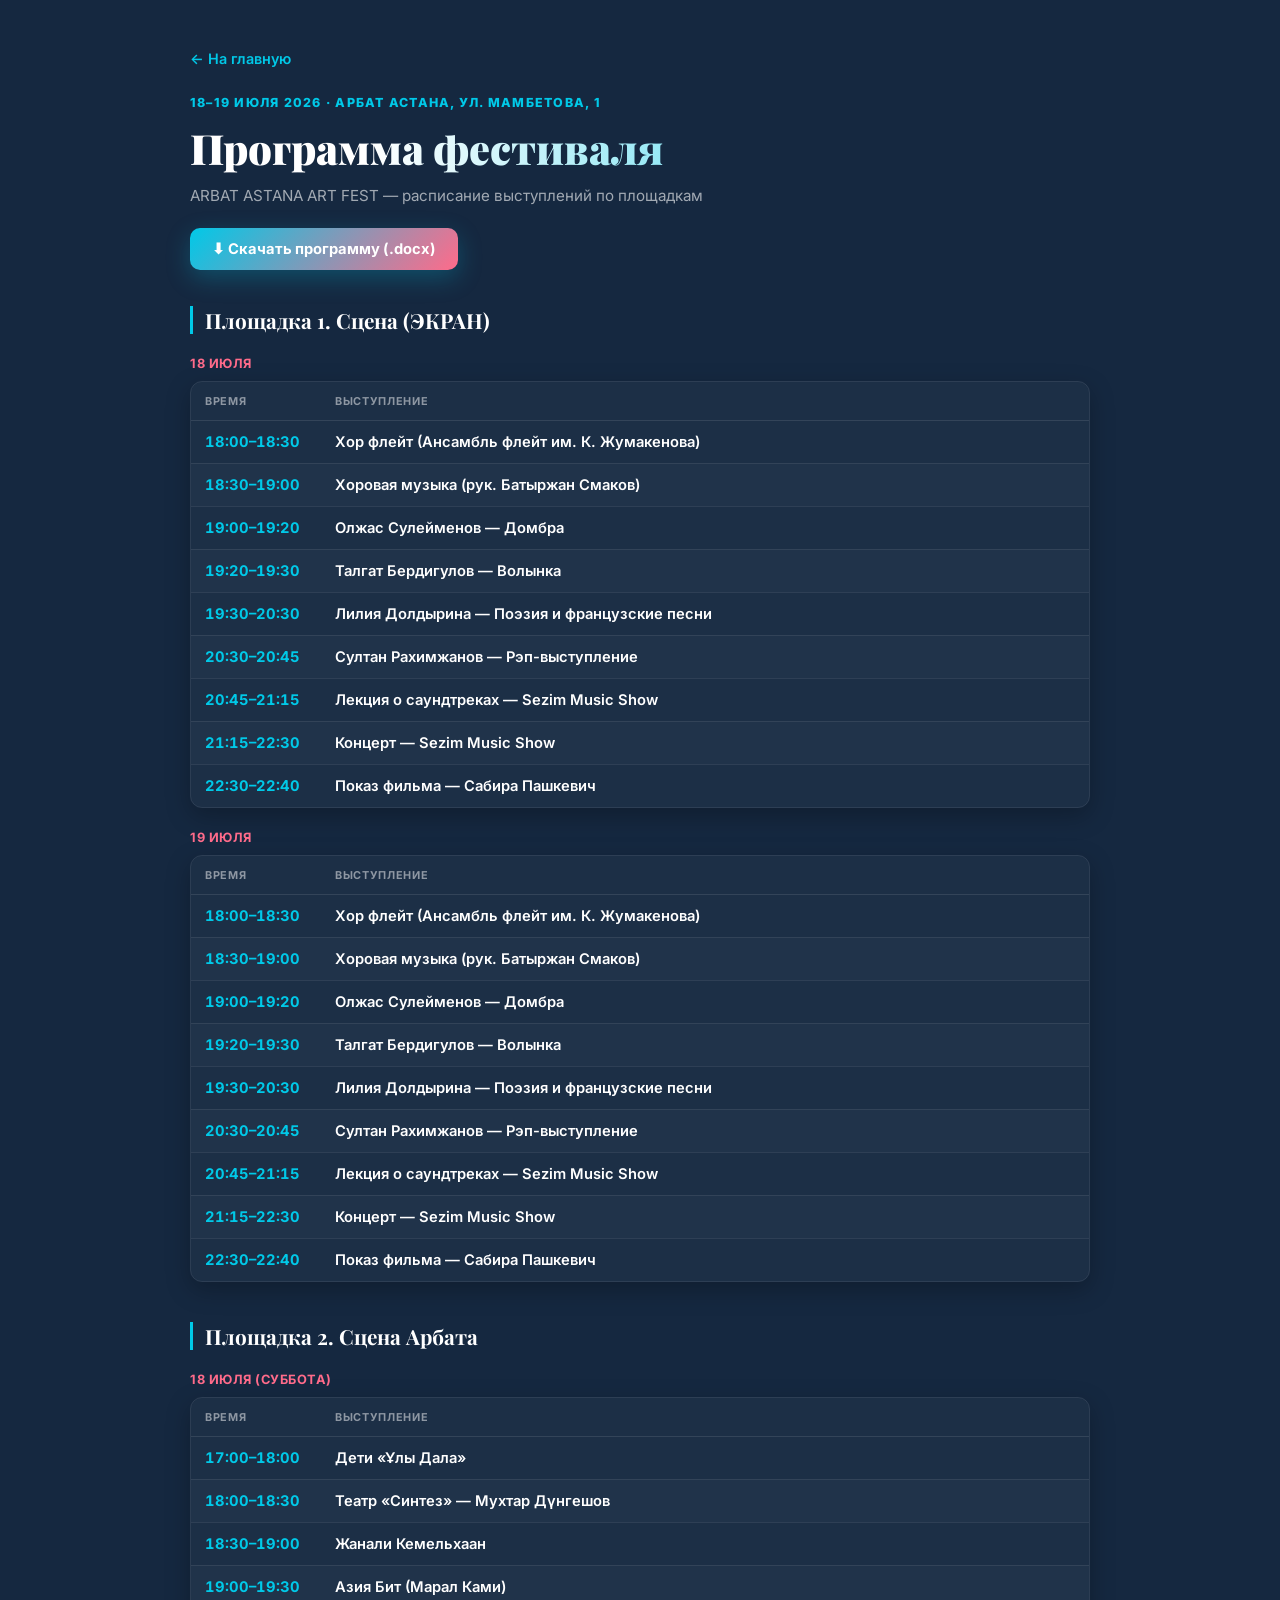
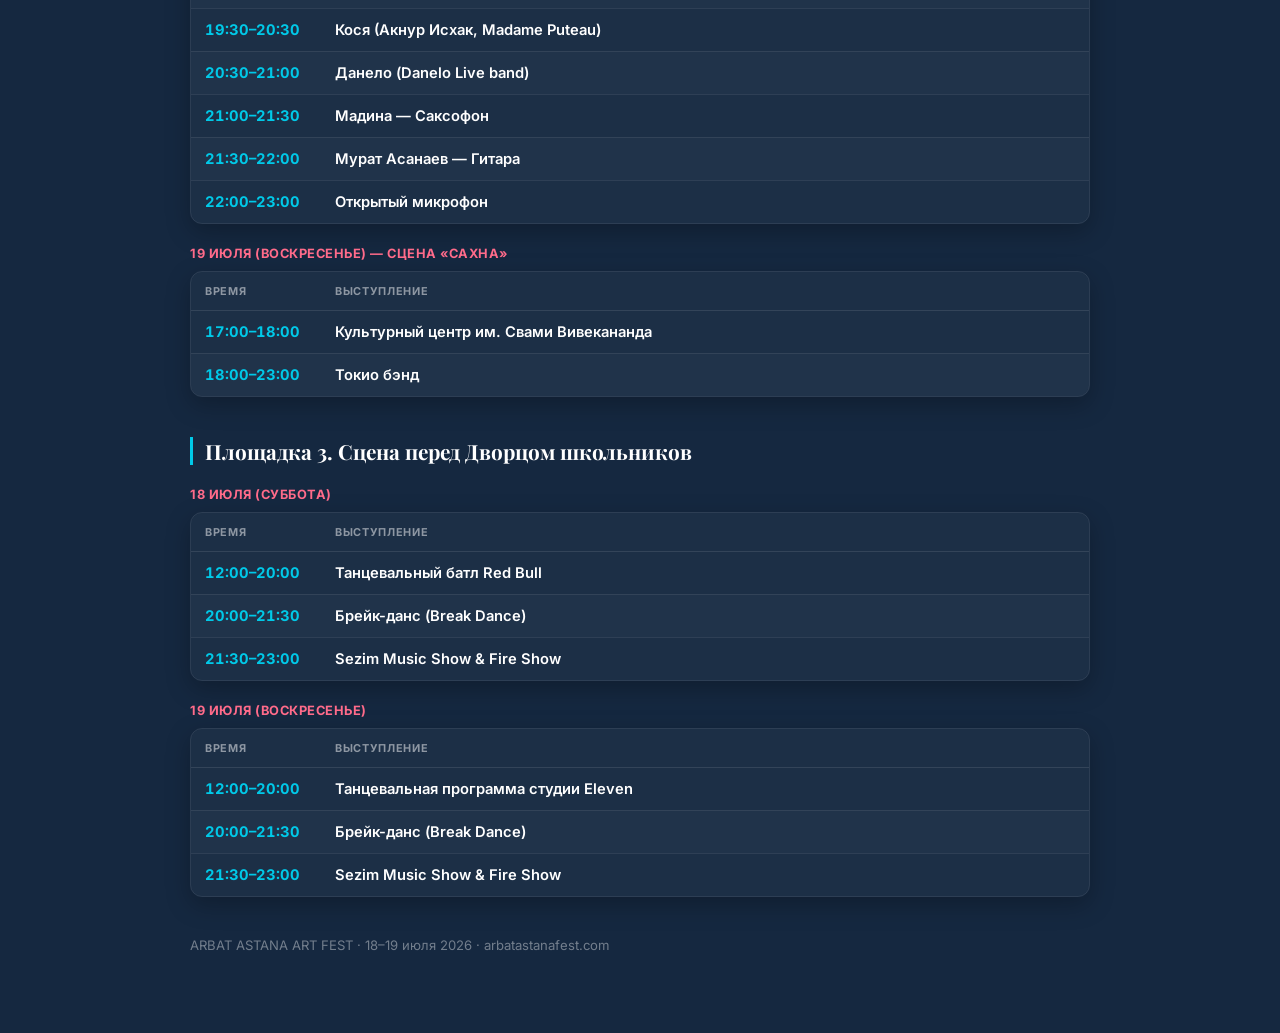
==== program.html @ 0725f438 "Add festival program page with downloadable schedule Add program.html with the full schedule by venu" ====
<!DOCTYPE html>
<html lang="ru">
<head>
  <meta charset="UTF-8">
  <meta name="viewport" content="width=device-width, initial-scale=1.0">
  <title>Программа фестиваля — ARBAT ASTANA ART FEST</title>
  <link href="https://fonts.googleapis.com/css2?family=Inter:wght@400;500;600;700;800;900&family=Playfair+Display:wght@700;900&display=swap" rel="stylesheet">
  <style>
    *, *::before, *::after { box-sizing: border-box; margin: 0; padding: 0; }
    body { font-family: 'Inter', sans-serif; background: #152840; color: #fff; padding: 48px 20px 80px; }
    .wrap { max-width: 900px; margin: 0 auto; }

    .back-link {
      display: inline-flex; align-items: center; gap: 6px;
      color: #00C9E8; text-decoration: none; font-size: .9rem; font-weight: 600;
      margin-bottom: 28px;
    }
    .back-link:hover { color: #00E5B4; }

    header { margin-bottom: 36px; }
    .eyebrow {
      font-size: .78rem; font-weight: 800; letter-spacing: .1em; text-transform: uppercase;
      color: #00C9E8; margin-bottom: 10px;
    }
    h1 {
      font-family: 'Playfair Display', serif;
      font-weight: 900;
      font-size: clamp(1.8rem, 4.5vw, 2.6rem);
      margin: 0 0 10px;
      background: linear-gradient(90deg, #fff 20%, #00C9E8 100%);
      -webkit-background-clip: text; background-clip: text; -webkit-text-fill-color: transparent;
    }
    header p { color: rgba(255,255,255,.6); font-size: .95rem; line-height: 1.5; }

    .dl-btn {
      display: inline-flex; align-items: center; gap: 8px;
      background: linear-gradient(135deg, #00C9E8, #FF6B8A);
      color: #fff; text-decoration: none; font-weight: 700; font-size: .92rem;
      padding: 12px 22px; border-radius: 10px; margin-top: 20px;
      box-shadow: 0 8px 24px rgba(0,201,232,.25);
    }
    .dl-btn:hover { filter: brightness(1.08); }

    section.venue { margin-bottom: 40px; }
    h2 {
      font-family: 'Playfair Display', serif;
      font-size: 1.3rem;
      margin: 0 0 4px;
      border-left: 3px solid #00C9E8;
      padding-left: 12px;
    }
    h3 {
      font-size: .8rem; font-weight: 700; letter-spacing: .04em; text-transform: uppercase;
      color: #FF6B8A; margin: 22px 0 10px;
    }

    .table-scroll { overflow-x: auto; border-radius: 12px; border: 1px solid rgba(255,255,255,.1); box-shadow: 0 8px 24px rgba(0,0,0,.25); }
    table { width: 100%; border-collapse: collapse; background: rgba(255,255,255,.03); font-size: .92rem; min-width: 480px; }
    thead th {
      text-align: left; font-size: .68rem; letter-spacing: .06em; text-transform: uppercase;
      color: rgba(255,255,255,.5); padding: 12px 14px; border-bottom: 1px solid rgba(255,255,255,.1);
    }
    tbody td { padding: 12px 14px; border-bottom: 1px solid rgba(255,255,255,.08); vertical-align: top; }
    tbody tr:last-child td { border-bottom: none; }
    tbody tr:nth-child(even) { background: rgba(255,255,255,.02); }
    td.time { font-variant-numeric: tabular-nums; white-space: nowrap; color: #00C9E8; font-weight: 700; width: 130px; }
    td.act { font-weight: 600; }

    footer { margin-top: 40px; color: rgba(255,255,255,.4); font-size: .82rem; }

    @media print {
      body { padding: 0; background: #fff; color: #111; }
      .back-link, .dl-btn { display: none; }
      h1 { -webkit-text-fill-color: initial; background: none; color: #111; }
      table { background: #fff; }
      td.time { color: #0090AC; }
    }
  </style>
</head>
<body>
  <div class="wrap">
    <a class="back-link" href="index.html">← На главную</a>

    <header>
      <div class="eyebrow">18–19 июля 2026 · Арбат Астана, ул. Мамбетова, 1</div>
      <h1>Программа фестиваля</h1>
      <p>ARBAT ASTANA ART FEST — расписание выступлений по площадкам</p>
      <a class="dl-btn" href="arbat-astana-art-fest-program.docx" download>⬇ Скачать программу (.docx)</a>
    </header>

    <section class="venue">
      <h2>Площадка 1. Сцена (ЭКРАН)</h2>

      <h3>18 июля</h3>
      <div class="table-scroll">
        <table>
          <thead><tr><th>Время</th><th>Выступление</th></tr></thead>
          <tbody>
            <tr><td class="time">18:00–18:30</td><td class="act">Хор флейт (Ансамбль флейт им. К. Жумакенова)</td></tr>
            <tr><td class="time">18:30–19:00</td><td class="act">Хоровая музыка (рук. Батыржан Смаков)</td></tr>
            <tr><td class="time">19:00–19:20</td><td class="act">Олжас Сулейменов — Домбра</td></tr>
            <tr><td class="time">19:20–19:30</td><td class="act">Талгат Бердигулов — Волынка</td></tr>
            <tr><td class="time">19:30–20:30</td><td class="act">Лилия Долдырина — Поэзия и французские песни</td></tr>
            <tr><td class="time">20:30–20:45</td><td class="act">Султан Рахимжанов — Рэп-выступление</td></tr>
            <tr><td class="time">20:45–21:15</td><td class="act">Лекция о саундтреках — Sezim Music Show</td></tr>
            <tr><td class="time">21:15–22:30</td><td class="act">Концерт — Sezim Music Show</td></tr>
            <tr><td class="time">22:30–22:40</td><td class="act">Показ фильма — Сабира Пашкевич</td></tr>
          </tbody>
        </table>
      </div>

      <h3>19 июля</h3>
      <div class="table-scroll">
        <table>
          <thead><tr><th>Время</th><th>Выступление</th></tr></thead>
          <tbody>
            <tr><td class="time">18:00–18:30</td><td class="act">Хор флейт (Ансамбль флейт им. К. Жумакенова)</td></tr>
            <tr><td class="time">18:30–19:00</td><td class="act">Хоровая музыка (рук. Батыржан Смаков)</td></tr>
            <tr><td class="time">19:00–19:20</td><td class="act">Олжас Сулейменов — Домбра</td></tr>
            <tr><td class="time">19:20–19:30</td><td class="act">Талгат Бердигулов — Волынка</td></tr>
            <tr><td class="time">19:30–20:30</td><td class="act">Лилия Долдырина — Поэзия и французские песни</td></tr>
            <tr><td class="time">20:30–20:45</td><td class="act">Султан Рахимжанов — Рэп-выступление</td></tr>
            <tr><td class="time">20:45–21:15</td><td class="act">Лекция о саундтреках — Sezim Music Show</td></tr>
            <tr><td class="time">21:15–22:30</td><td class="act">Концерт — Sezim Music Show</td></tr>
            <tr><td class="time">22:30–22:40</td><td class="act">Показ фильма — Сабира Пашкевич</td></tr>
          </tbody>
        </table>
      </div>
    </section>

    <section class="venue">
      <h2>Площадка 2. Сцена Арбата</h2>

      <h3>18 июля (Суббота)</h3>
      <div class="table-scroll">
        <table>
          <thead><tr><th>Время</th><th>Выступление</th></tr></thead>
          <tbody>
            <tr><td class="time">17:00–18:00</td><td class="act">Дети «Ұлы Дала»</td></tr>
            <tr><td class="time">18:00–18:30</td><td class="act">Театр «Синтез» — Мухтар Дүнгешов</td></tr>
            <tr><td class="time">18:30–19:00</td><td class="act">Жанали Кемельхаан</td></tr>
            <tr><td class="time">19:00–19:30</td><td class="act">Азия Бит (Марал Ками)</td></tr>
            <tr><td class="time">19:30–20:30</td><td class="act">Кося (Акнур Исхак, Madame Puteau)</td></tr>
            <tr><td class="time">20:30–21:00</td><td class="act">Данело (Danelo Live band)</td></tr>
            <tr><td class="time">21:00–21:30</td><td class="act">Мадина — Саксофон</td></tr>
            <tr><td class="time">21:30–22:00</td><td class="act">Мурат Асанаев — Гитара</td></tr>
            <tr><td class="time">22:00–23:00</td><td class="act">Открытый микрофон</td></tr>
          </tbody>
        </table>
      </div>

      <h3>19 июля (Воскресенье) — Сцена «Сахна»</h3>
      <div class="table-scroll">
        <table>
          <thead><tr><th>Время</th><th>Выступление</th></tr></thead>
          <tbody>
            <tr><td class="time">17:00–18:00</td><td class="act">Культурный центр им. Свами Вивекананда</td></tr>
            <tr><td class="time">18:00–23:00</td><td class="act">Токио бэнд</td></tr>
          </tbody>
        </table>
      </div>
    </section>

    <section class="venue">
      <h2>Площадка 3. Сцена перед Дворцом школьников</h2>

      <h3>18 июля (Суббота)</h3>
      <div class="table-scroll">
        <table>
          <thead><tr><th>Время</th><th>Выступление</th></tr></thead>
          <tbody>
            <tr><td class="time">12:00–20:00</td><td class="act">Танцевальный батл Red Bull</td></tr>
            <tr><td class="time">20:00–21:30</td><td class="act">Брейк-данс (Break Dance)</td></tr>
            <tr><td class="time">21:30–23:00</td><td class="act">Sezim Music Show &amp; Fire Show</td></tr>
          </tbody>
        </table>
      </div>

      <h3>19 июля (Воскресенье)</h3>
      <div class="table-scroll">
        <table>
          <thead><tr><th>Время</th><th>Выступление</th></tr></thead>
          <tbody>
            <tr><td class="time">12:00–20:00</td><td class="act">Танцевальная программа студии Eleven</td></tr>
            <tr><td class="time">20:00–21:30</td><td class="act">Брейк-данс (Break Dance)</td></tr>
            <tr><td class="time">21:30–23:00</td><td class="act">Sezim Music Show &amp; Fire Show</td></tr>
          </tbody>
        </table>
      </div>
    </section>

    <footer>ARBAT ASTANA ART FEST · 18–19 июля 2026 · arbatastanafest.com</footer>
  </div>
</body>
</html>
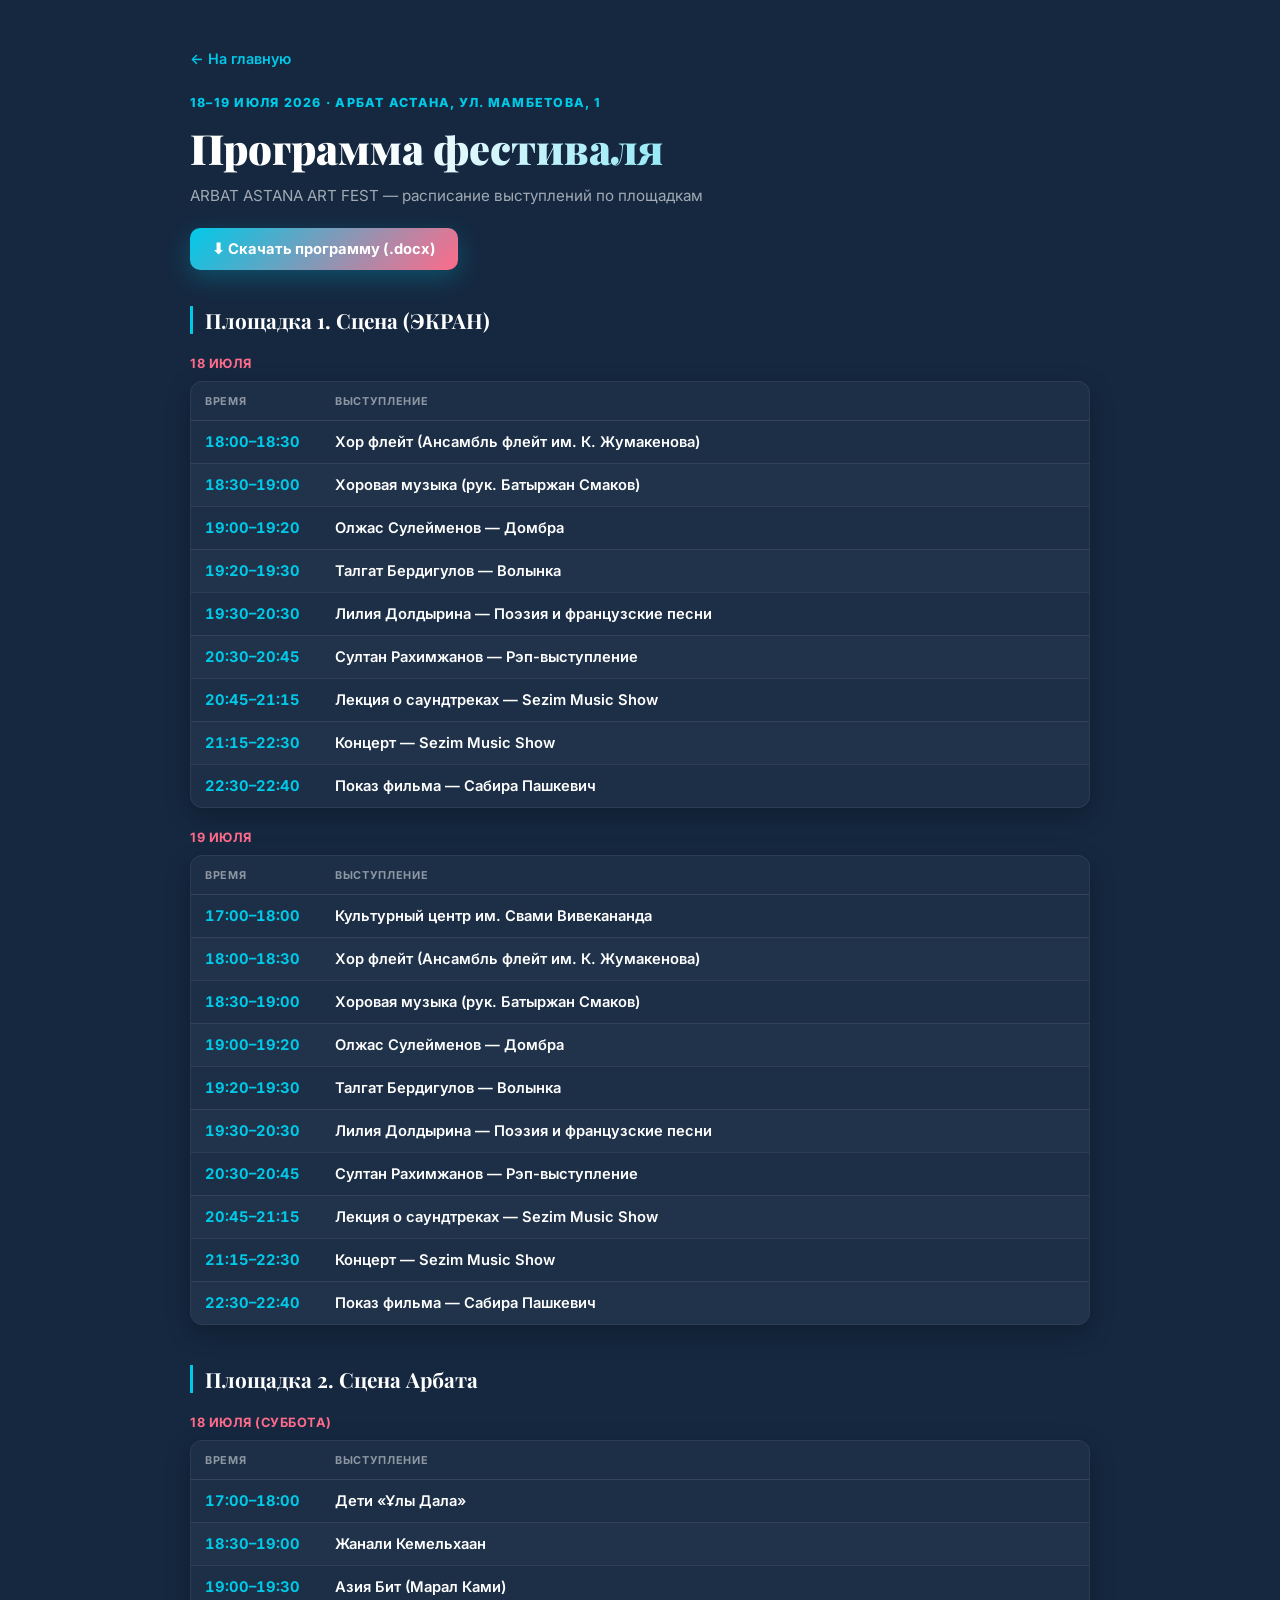
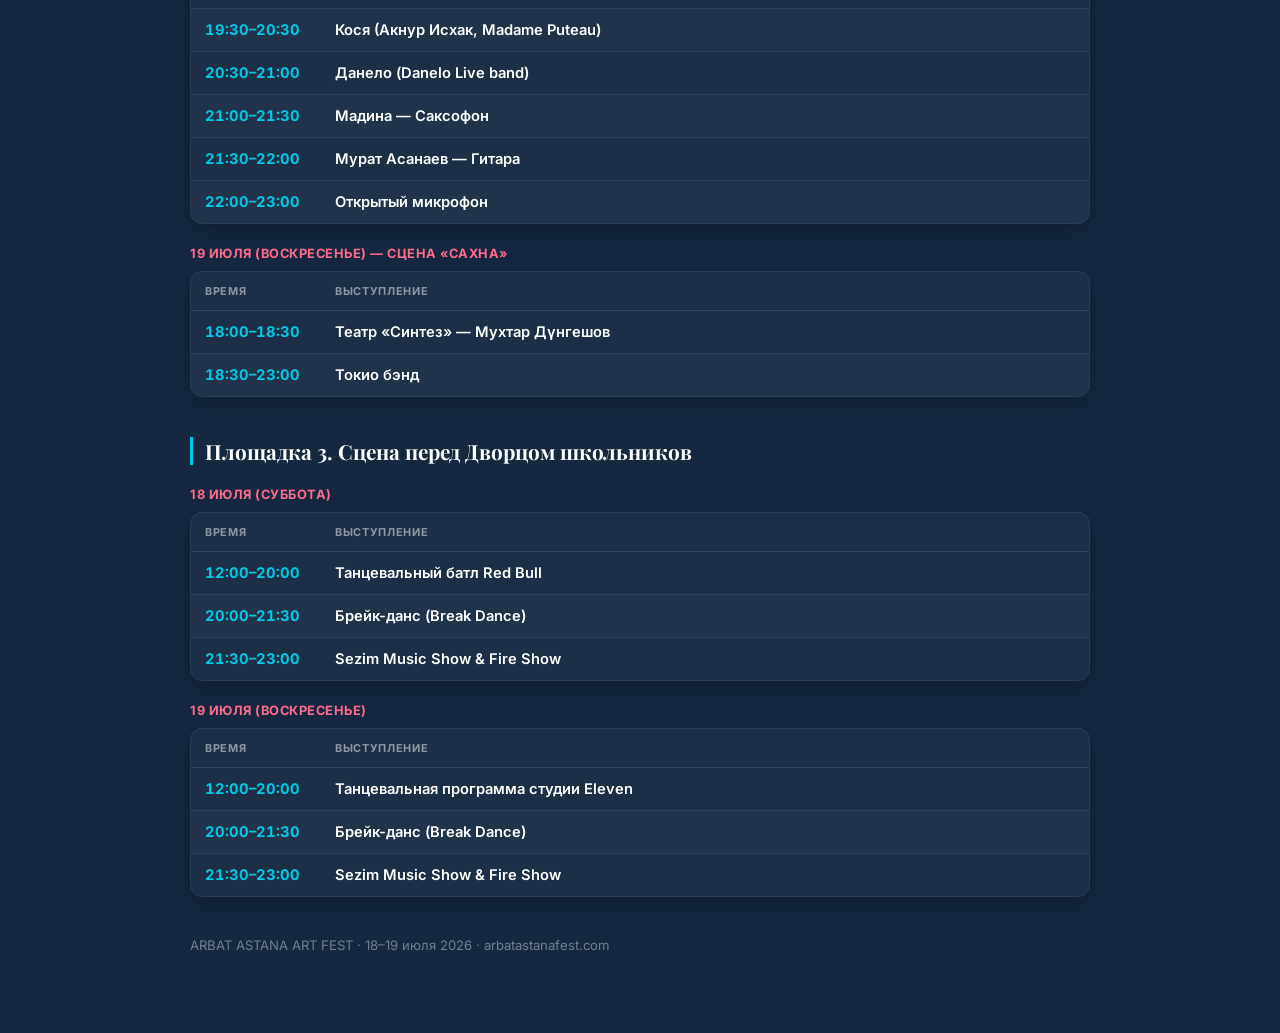
==== commit ca23ea9e: "Move Teatr Sintez to 19 July Sahna stage, Kulturny tsentr to Ekran stage 19 July" ====
--- a/program.html
+++ b/program.html
@@ -114,6 +114,7 @@
         <table>
           <thead><tr><th>Время</th><th>Выступление</th></tr></thead>
           <tbody>
+            <tr><td class="time">17:00–18:00</td><td class="act">Культурный центр им. Свами Вивекананда</td></tr>
             <tr><td class="time">18:00–18:30</td><td class="act">Хор флейт (Ансамбль флейт им. К. Жумакенова)</td></tr>
             <tr><td class="time">18:30–19:00</td><td class="act">Хоровая музыка (рук. Батыржан Смаков)</td></tr>
             <tr><td class="time">19:00–19:20</td><td class="act">Олжас Сулейменов — Домбра</td></tr>
@@ -137,7 +138,6 @@
           <thead><tr><th>Время</th><th>Выступление</th></tr></thead>
           <tbody>
             <tr><td class="time">17:00–18:00</td><td class="act">Дети «Ұлы Дала»</td></tr>
-            <tr><td class="time">18:00–18:30</td><td class="act">Театр «Синтез» — Мухтар Дүнгешов</td></tr>
             <tr><td class="time">18:30–19:00</td><td class="act">Жанали Кемельхаан</td></tr>
             <tr><td class="time">19:00–19:30</td><td class="act">Азия Бит (Марал Ками)</td></tr>
             <tr><td class="time">19:30–20:30</td><td class="act">Кося (Акнур Исхак, Madame Puteau)</td></tr>
@@ -154,8 +154,8 @@
         <table>
           <thead><tr><th>Время</th><th>Выступление</th></tr></thead>
           <tbody>
-            <tr><td class="time">17:00–18:00</td><td class="act">Культурный центр им. Свами Вивекананда</td></tr>
-            <tr><td class="time">18:00–23:00</td><td class="act">Токио бэнд</td></tr>
+            <tr><td class="time">18:00–18:30</td><td class="act">Театр «Синтез» — Мухтар Дүнгешов</td></tr>
+            <tr><td class="time">18:30–23:00</td><td class="act">Токио бэнд</td></tr>
           </tbody>
         </table>
       </div>
